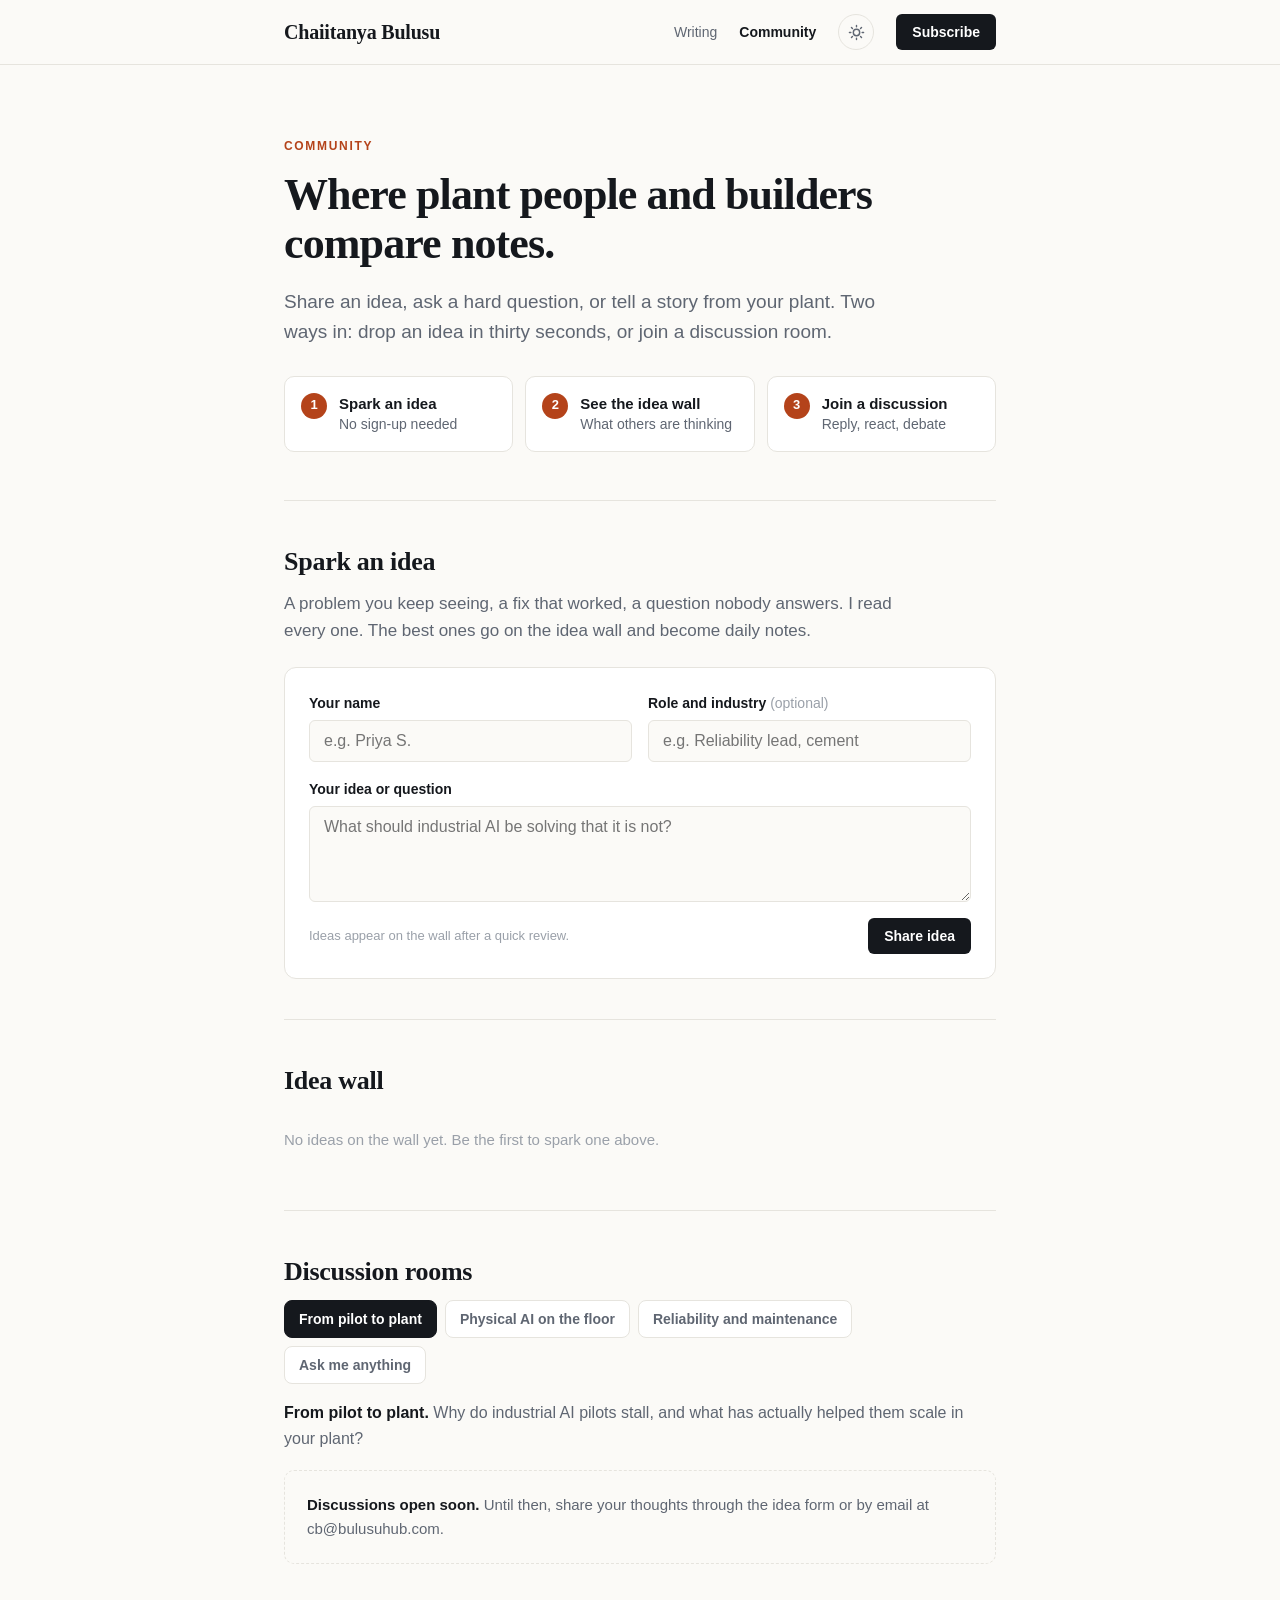
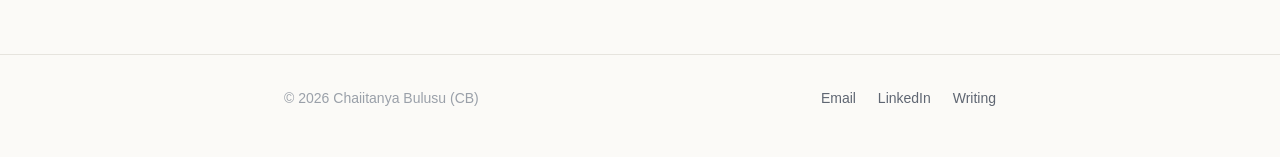
==== community.html @ 7f6e02bd "Add files via upload" ====
<!DOCTYPE html>
<html lang="en">
<head>
<meta charset="UTF-8">
<meta name="viewport" content="width=device-width, initial-scale=1.0">
<title>Community | Chaiitanya Bulusu (CB)</title>
<meta name="description" content="A community for plant leaders, engineers and builders to share ideas and discuss industrial AI and physical AI with Chaiitanya (Chaitanya) Bulusu, known as CB.">
<link rel="icon" href="data:image/svg+xml,%3Csvg xmlns='http://www.w3.org/2000/svg' viewBox='0 0 64 64'%3E%3Crect width='64' height='64' rx='12' fill='%2315181d'/%3E%3Ctext x='32' y='42' font-family='Georgia,serif' font-size='28' font-weight='700' fill='%23fbfaf7' text-anchor='middle'%3ECB%3C/text%3E%3C/svg%3E">
<script>
(function(){var t=null;try{t=localStorage.getItem("cb_theme");}catch(e){}
if(t!=="light"&&t!=="dark"){t=(window.matchMedia&&matchMedia("(prefers-color-scheme: dark)").matches)?"dark":"light";}
document.documentElement.setAttribute("data-theme",t);})();
</script>
<link rel="stylesheet" href="assets/style.css">
</head>
<body>

<header class="site-header">
  <div class="wrap">
    <a class="brand" href="index.html" aria-label="Chaiitanya Bulusu, home"><span class="full">Chaiitanya Bulusu</span><span class="short">CB</span></a>
    <nav class="nav">
      <a href="index.html#daily" class="hide-sm">Writing</a>
      <a href="community.html" aria-current="page">Community</a>
      <button class="theme-toggle" type="button" id="theme-toggle" aria-label="Switch between light and dark mode" title="Light / dark">
        <svg class="sun" viewBox="0 0 24 24" fill="none" stroke="currentColor" stroke-width="2" stroke-linecap="round"><circle cx="12" cy="12" r="4.5"/><path d="M12 2v2M12 20v2M4.9 4.9l1.4 1.4M17.7 17.7l1.4 1.4M2 12h2M20 12h2M4.9 19.1l1.4-1.4M17.7 6.3l1.4-1.4"/></svg>
        <svg class="moon" viewBox="0 0 24 24" fill="none" stroke="currentColor" stroke-width="2" stroke-linecap="round" stroke-linejoin="round"><path d="M21 12.8A9 9 0 1 1 11.2 3a7 7 0 0 0 9.8 9.8z"/></svg>
      </button>
      <a class="btn" href="#" data-open-subscribe>Subscribe</a>
    </nav>
  </div>
</header>

<main class="wrap">

  <section class="intro intro-plain">
    <div class="intro-text">
      <div class="eyebrow">Community</div>
      <h1>Where plant people and builders compare notes.</h1>
      <p>Share an idea, ask a hard question, or tell a story from your plant. Two ways in: drop an idea in thirty seconds, or join a discussion room.</p>
      <div class="steps">
        <a class="step" href="#spark"><span class="step-n">1</span><span><strong>Spark an idea</strong><br>No sign-up needed</span></a>
        <a class="step" href="#wall"><span class="step-n">2</span><span><strong>See the idea wall</strong><br>What others are thinking</span></a>
        <a class="step" href="#rooms"><span class="step-n">3</span><span><strong>Join a discussion</strong><br>Reply, react, debate</span></a>
      </div>
    </div>
  </section>

  <!-- 1. Spark an idea -->
  <section class="block" id="spark">
    <div class="block-head"><h2>Spark an idea</h2></div>
    <p class="lede">A problem you keep seeing, a fix that worked, a question nobody answers. I read every one. The best ones go on the idea wall and become daily notes.</p>
    <form class="idea-form" id="idea-form" novalidate>
      <div class="row">
        <label><span>Your name</span><input type="text" name="name" maxlength="80" placeholder="e.g. Priya S." autocomplete="name"></label>
        <label><span>Role and industry <span class="opt">(optional)</span></span><input type="text" name="role" maxlength="100" placeholder="e.g. Reliability lead, cement"></label>
      </div>
      <label><span>Your idea or question</span><textarea name="idea" rows="4" maxlength="1000" placeholder="What should industrial AI be solving that it is not?" required></textarea></label>
      <input type="text" name="company" class="hp" tabindex="-1" autocomplete="off" aria-hidden="true">
      <div class="row-end">
        <span class="sub-note" id="idea-note">Ideas appear on the wall after a quick review.</span>
        <button class="btn" type="submit">Share idea</button>
      </div>
    </form>
  </section>

  <!-- 2. Idea wall -->
  <section class="block" id="wall">
    <div class="block-head"><h2>Idea wall</h2></div>
    <div class="idea-wall" id="idea-wall"><p class="empty">Loading ideas...</p></div>
  </section>

  <!-- 3. Discussion rooms -->
  <section class="block" id="rooms">
    <div class="block-head"><h2>Discussion rooms</h2></div>
    <div class="rooms" id="room-tabs" role="tablist"></div>
    <div class="room-prompt" id="room-prompt"></div>
    <div class="discussion" id="discussion"></div>
  </section>

</main>

<footer class="site-footer">
  <div class="wrap">
    <span>&copy; <span id="year"></span> Chaiitanya Bulusu (CB)</span>
    <span>
      <a href="mailto:cb@bulusuhub.com">Email</a>
      <a href="https://www.linkedin.com/in/bulusuchaiitanya" target="_blank" rel="noopener">LinkedIn</a>
      <a href="index.html">Writing</a>
    </span>
  </div>
</footer>

<div class="modal" id="subscribe-modal" role="dialog" aria-modal="true" aria-labelledby="sub-title">
  <div class="modal-card">
    <button class="close" type="button" aria-label="Close">&times;</button>
    <div class="eyebrow">Daily notes</div>
    <h2 id="sub-title">Get one sharp note on industrial AI, every day.</h2>
    <p>What works on the plant floor, what stalls, and why. No vendor pitches.</p>
    <form class="sub-form" data-source="popup" novalidate>
      <input type="email" name="email" placeholder="Your email address" aria-label="Email address" autocomplete="email" required>
      <input type="text" name="company" class="hp" tabindex="-1" autocomplete="off" aria-hidden="true">
      <button class="btn" type="submit">Subscribe</button>
    </form>
    <div class="sub-note">Free. Unsubscribe anytime.</div>
  </div>
</div>

<script src="data/content.js"></script>
<script src="assets/site.js"></script>
</body>
</html>
---- assets/style.css ----
:root {
  --ink: #15181d;
  --muted: #5f6672;
  --faint: #9aa0a9;
  --line: #e6e4de;
  --bg: #fbfaf7;
  --card: #ffffff;
  --accent: #b4431a;
  --on-ink: #ffffff;
  --ok: #2f6b3a;
  --overlay: rgba(21, 24, 29, 0.45);
  --shadow: 0 20px 60px rgba(0,0,0,.18);
  color-scheme: light;
  --serif: "Iowan Old Style", "Palatino Linotype", Palatino, Georgia, serif;
  --sans: -apple-system, BlinkMacSystemFont, "Segoe UI", Inter, Roboto, Helvetica, Arial, sans-serif;
}
:root[data-theme="dark"] {
  --ink: #ecebe7;
  --muted: #a7adb6;
  --faint: #727983;
  --line: #2b2f36;
  --bg: #121417;
  --card: #1a1d22;
  --accent: #e2794a;
  --on-ink: #121417;
  --ok: #7cc48a;
  --overlay: rgba(0, 0, 0, 0.6);
  --shadow: 0 20px 60px rgba(0,0,0,.5);
  color-scheme: dark;
}
body { transition: background-color .2s ease, color .2s ease; }

/* Theme toggle */
.theme-toggle { background: transparent; border: 1px solid var(--line); color: var(--muted); width: 36px; height: 36px;
                border-radius: 50%; display: inline-flex; align-items: center; justify-content: center; cursor: pointer; padding: 0; }
.theme-toggle:hover { color: var(--ink); border-color: var(--ink); }
.theme-toggle svg { width: 17px; height: 17px; }
.theme-toggle .moon { display: none; }
:root[data-theme="dark"] .theme-toggle .sun { display: none; }
:root[data-theme="dark"] .theme-toggle .moon { display: block; }

* { box-sizing: border-box; margin: 0; padding: 0; }
html { -webkit-text-size-adjust: 100%; }
body { background: var(--bg); color: var(--ink); font-family: var(--sans); font-size: 17px; line-height: 1.6; }
a { color: inherit; }
.wrap { max-width: 760px; margin: 0 auto; padding: 0 24px; }

/* Header */
.site-header { border-bottom: 1px solid var(--line); background: var(--bg); position: sticky; top: 0; z-index: 10; }
.site-header .wrap { display: flex; align-items: center; justify-content: space-between; height: 64px; }
.brand { font-family: var(--serif); font-size: 20px; font-weight: 600; text-decoration: none; letter-spacing: -0.01em; }
.nav { display: flex; align-items: center; gap: 22px; font-size: 14px; }
.nav a { text-decoration: none; color: var(--muted); }
.nav a:hover { color: var(--ink); }
.nav a.btn, .nav a.btn:hover { color: var(--on-ink); }
.btn { display: inline-block; font: 600 14px/1 var(--sans); background: var(--ink); color: var(--on-ink); border: 0;
       border-radius: 6px; padding: 11px 16px; cursor: pointer; text-decoration: none; }
.btn:hover { background: var(--accent); }
.btn-ghost { background: transparent; color: var(--ink); border: 1px solid var(--line); }
.btn-ghost:hover { background: var(--card); color: var(--ink); border-color: var(--ink); }

/* Intro */
.intro { padding: 72px 0 48px; display: flex; flex-direction: row-reverse; gap: 40px; align-items: flex-start; }
.intro-text { flex: 1; min-width: 0; }
.portrait { width: 160px; height: 160px; border-radius: 50%; object-fit: cover; flex-shrink: 0; margin-top: 8px;
            border: 1px solid var(--line); }
.byline { display: flex; align-items: center; gap: 10px; margin: -10px 0 30px; font-size: 14px; color: var(--muted); }
.byline img { width: 36px; height: 36px; border-radius: 50%; object-fit: cover; }
.byline strong { color: var(--ink); font-weight: 600; }
.eyebrow { font-size: 12px; font-weight: 600; letter-spacing: 0.14em; text-transform: uppercase; color: var(--accent); }
.intro h1 { font-family: var(--serif); font-size: 44px; line-height: 1.12; font-weight: 600; letter-spacing: -0.02em; margin: 14px 0 18px; }
.intro p { font-size: 19px; color: var(--muted); max-width: 600px; }

/* Inline subscribe */
.sub-inline { margin-top: 28px; }
.sub-form { display: flex; gap: 8px; max-width: 460px; }
.sub-form input[type=email] { flex: 1; font: 16px var(--sans); padding: 11px 14px; border: 1px solid var(--line);
       border-radius: 6px; background: var(--card); color: var(--ink); min-width: 0; }
.sub-form input[type=email]:focus { outline: 2px solid var(--ink); outline-offset: -1px; border-color: transparent; }
.hp { position: absolute; left: -9999px; width: 1px; height: 1px; overflow: hidden; }
.sub-note { font-size: 13px; color: var(--faint); margin-top: 10px; min-height: 20px; }
.sub-note.ok { color: var(--ok); }
.sub-note.err { color: var(--accent); }

/* Sections */
section.block { padding: 40px 0; border-top: 1px solid var(--line); }
.block-head { display: flex; align-items: baseline; justify-content: space-between; margin-bottom: 8px; gap: 16px; }
.block-head h2 { font-family: var(--serif); font-size: 26px; font-weight: 600; letter-spacing: -0.01em; }
.filters { display: flex; gap: 6px; flex-wrap: wrap; }
.chip { font: 13px var(--sans); color: var(--muted); background: transparent; border: 1px solid var(--line);
        border-radius: 999px; padding: 5px 12px; cursor: pointer; }
.chip[aria-pressed=true] { background: var(--ink); color: var(--on-ink); border-color: var(--ink); }

/* Lists */
.list { list-style: none; }
.item { padding: 22px 0; border-bottom: 1px solid var(--line); }
.item:last-child { border-bottom: 0; }
.meta { font-size: 13px; color: var(--faint); display: flex; gap: 10px; flex-wrap: wrap; align-items: center; }
.meta .track { color: var(--accent); font-weight: 600; }
.item h3 { font-family: var(--serif); font-size: 21px; line-height: 1.3; font-weight: 600; margin: 6px 0; }
.item h3 a { text-decoration: none; }
.item h3 a:hover { text-decoration: underline; text-decoration-thickness: 1px; text-underline-offset: 3px; }
.item p { color: var(--muted); font-size: 16px; }
.badge { font-size: 11px; font-weight: 600; letter-spacing: 0.06em; text-transform: uppercase; color: var(--muted);
         border: 1px solid var(--line); border-radius: 4px; padding: 1px 6px; }
.arrow { color: var(--faint); }
.more { margin-top: 18px; }
.empty { color: var(--faint); padding: 18px 0; font-size: 15px; }

/* Post page */
.post { padding: 64px 0 40px; }
.post h1 { font-family: var(--serif); font-size: 38px; line-height: 1.15; font-weight: 600; letter-spacing: -0.02em; margin: 12px 0 28px; }
.post .body { font-family: var(--serif); font-size: 20px; line-height: 1.7; }
.post .body p { margin-bottom: 1.2em; }
.post .body h2 { font-family: var(--sans); font-size: 15px; font-weight: 700; letter-spacing: 0.08em; text-transform: uppercase; margin: 2em 0 0.8em; }
.post-end { margin-top: 40px; padding: 28px; background: var(--card); border: 1px solid var(--line); border-radius: 10px; }
.post-end h3 { font-family: var(--serif); font-size: 22px; margin-bottom: 6px; }
.post-end p { color: var(--muted); margin-bottom: 16px; }
.post-nav { display: flex; justify-content: space-between; gap: 16px; padding: 24px 0; font-size: 15px; }
.post-nav a { text-decoration: none; color: var(--muted); max-width: 48%; }
.post-nav a:hover { color: var(--ink); }

/* Footer */
.site-footer { border-top: 1px solid var(--line); padding: 32px 0 48px; margin-top: 24px; font-size: 14px; color: var(--faint); }
.site-footer .wrap { display: flex; justify-content: space-between; gap: 16px; flex-wrap: wrap; }
.site-footer a { color: var(--muted); text-decoration: none; margin-left: 18px; }
.site-footer a:first-child { margin-left: 0; }
.site-footer a:hover { color: var(--ink); }

/* Popup */
.modal { position: fixed; inset: 0; background: var(--overlay); display: none; align-items: center;
         justify-content: center; padding: 20px; z-index: 50; }
.modal.open { display: flex; animation: fade .2s ease-out; }
.modal-card { background: var(--card); border-radius: 12px; max-width: 440px; width: 100%; padding: 36px 32px 28px;
              position: relative; box-shadow: var(--shadow); }
.modal-card h2 { font-family: var(--serif); font-size: 26px; line-height: 1.2; font-weight: 600; margin: 10px 0 10px; }
.modal-card p { color: var(--muted); margin-bottom: 20px; font-size: 16px; }
.modal-card .sub-form { flex-direction: column; max-width: none; }
.modal-card .btn { padding: 13px 16px; }
.close { position: absolute; top: 12px; right: 14px; background: none; border: 0; font-size: 26px; line-height: 1;
         color: var(--faint); cursor: pointer; padding: 4px 8px; }
.close:hover { color: var(--ink); }
@keyframes fade { from { opacity: 0; } to { opacity: 1; } }

@media (max-width: 600px) {
  body { font-size: 16px; }
  .intro { padding: 40px 0 36px; flex-direction: column; gap: 20px; }
  .portrait { width: 96px; height: 96px; margin-top: 0; }
  .intro h1 { font-size: 34px; }
  .post h1 { font-size: 30px; }
  .post .body { font-size: 18px; }
  .sub-form { flex-direction: column; }
  .nav a.hide-sm, .nav a[href$="#daily"] { display: none; }
  .nav { gap: 12px; }
  .brand { font-size: 18px; white-space: nowrap; }
  .nav .btn { padding: 10px 13px; }
  .block-head { flex-direction: column; align-items: flex-start; gap: 10px; }
}

/* Also-known-as line */
.aka { margin-top: 14px; font-size: 14px; color: var(--faint); }
.aka strong { color: var(--muted); font-weight: 600; }

/* Nav current page */
.nav a[aria-current="page"] { color: var(--ink); font-weight: 600; }

/* Community */
.intro-plain { display: block; }
.lede { color: var(--muted); max-width: 620px; margin: 4px 0 22px; }
.steps { display: grid; grid-template-columns: repeat(3, 1fr); gap: 12px; margin-top: 28px; }
.step { display: flex; gap: 12px; align-items: flex-start; text-decoration: none; padding: 16px; border: 1px solid var(--line);
        border-radius: 10px; background: var(--card); font-size: 14px; color: var(--muted); line-height: 1.45; }
.step strong { color: var(--ink); font-size: 15px; }
.step:hover { border-color: var(--ink); }
.step-n { flex-shrink: 0; width: 26px; height: 26px; border-radius: 50%; background: var(--accent); color: #fff;
          display: inline-flex; align-items: center; justify-content: center; font-weight: 700; font-size: 13px; }

.idea-form { background: var(--card); border: 1px solid var(--line); border-radius: 12px; padding: 24px; display: grid; gap: 16px; }
.idea-form .row { display: grid; grid-template-columns: 1fr 1fr; gap: 16px; }
.idea-form label { display: grid; gap: 6px; font-size: 14px; font-weight: 600; color: var(--ink); }
.idea-form .opt { font-weight: 400; color: var(--faint); }
.idea-form input, .idea-form textarea { font: 16px var(--sans); padding: 11px 14px; border: 1px solid var(--line); border-radius: 6px;
        background: var(--bg); color: var(--ink); width: 100%; resize: vertical; }
.idea-form input:focus, .idea-form textarea:focus { outline: 2px solid var(--ink); outline-offset: -1px; border-color: transparent; }
.row-end { display: flex; justify-content: space-between; align-items: center; gap: 16px; }
.row-end .sub-note { margin: 0; }

.idea-wall { display: grid; grid-template-columns: repeat(auto-fill, minmax(280px, 1fr)); gap: 16px; align-items: start; }
.idea-wall .empty { grid-column: 1 / -1; }
.idea { margin: 0; padding: 20px; background: var(--card); border: 1px solid var(--line);
        border-left: 3px solid var(--accent); border-radius: 8px; }
.idea blockquote { font-family: var(--serif); font-size: 18px; line-height: 1.5; }
.idea figcaption { margin-top: 10px; font-size: 13px; color: var(--muted); font-weight: 600; }
.idea figcaption span { color: var(--faint); font-weight: 400; margin-left: 6px; }

.rooms { display: flex; gap: 8px; flex-wrap: wrap; margin: 6px 0 16px; }
.room { font: 600 14px var(--sans); color: var(--muted); background: var(--card); border: 1px solid var(--line);
        border-radius: 8px; padding: 10px 14px; cursor: pointer; }
.room:hover { color: var(--ink); border-color: var(--ink); }
.room[aria-selected="true"] { background: var(--ink); color: var(--on-ink); border-color: var(--ink); }
.room-prompt { color: var(--muted); margin-bottom: 18px; font-size: 16px; }
.room-prompt strong { color: var(--ink); }
.discussion { min-height: 120px; }
.placeholder { padding: 22px; border: 1px dashed var(--line); border-radius: 10px; color: var(--muted); font-size: 15px; }
.placeholder strong { color: var(--ink); }

/* Home: community teaser */
.teaser { display: flex; justify-content: space-between; align-items: center; gap: 24px; padding: 28px; background: var(--card);
          border: 1px solid var(--line); border-radius: 12px; }
.teaser h3 { font-family: var(--serif); font-size: 22px; margin-bottom: 4px; }
.teaser p { color: var(--muted); }
.teaser .btn { white-space: nowrap; }

/* Post: discussion block */
.post-discuss { margin-top: 40px; }
.post-discuss h3 { font-family: var(--serif); font-size: 22px; margin-bottom: 14px; }

@media (max-width: 600px) {
  .steps { grid-template-columns: 1fr; }
  .idea-form .row { grid-template-columns: 1fr; }
  .row-end { flex-direction: column; align-items: stretch; }
  .teaser { flex-direction: column; align-items: flex-start; }
}

.brand .short { display: none; }
@media (max-width: 600px) {
  .brand .full { display: none; }
  .brand .short { display: inline; }
}
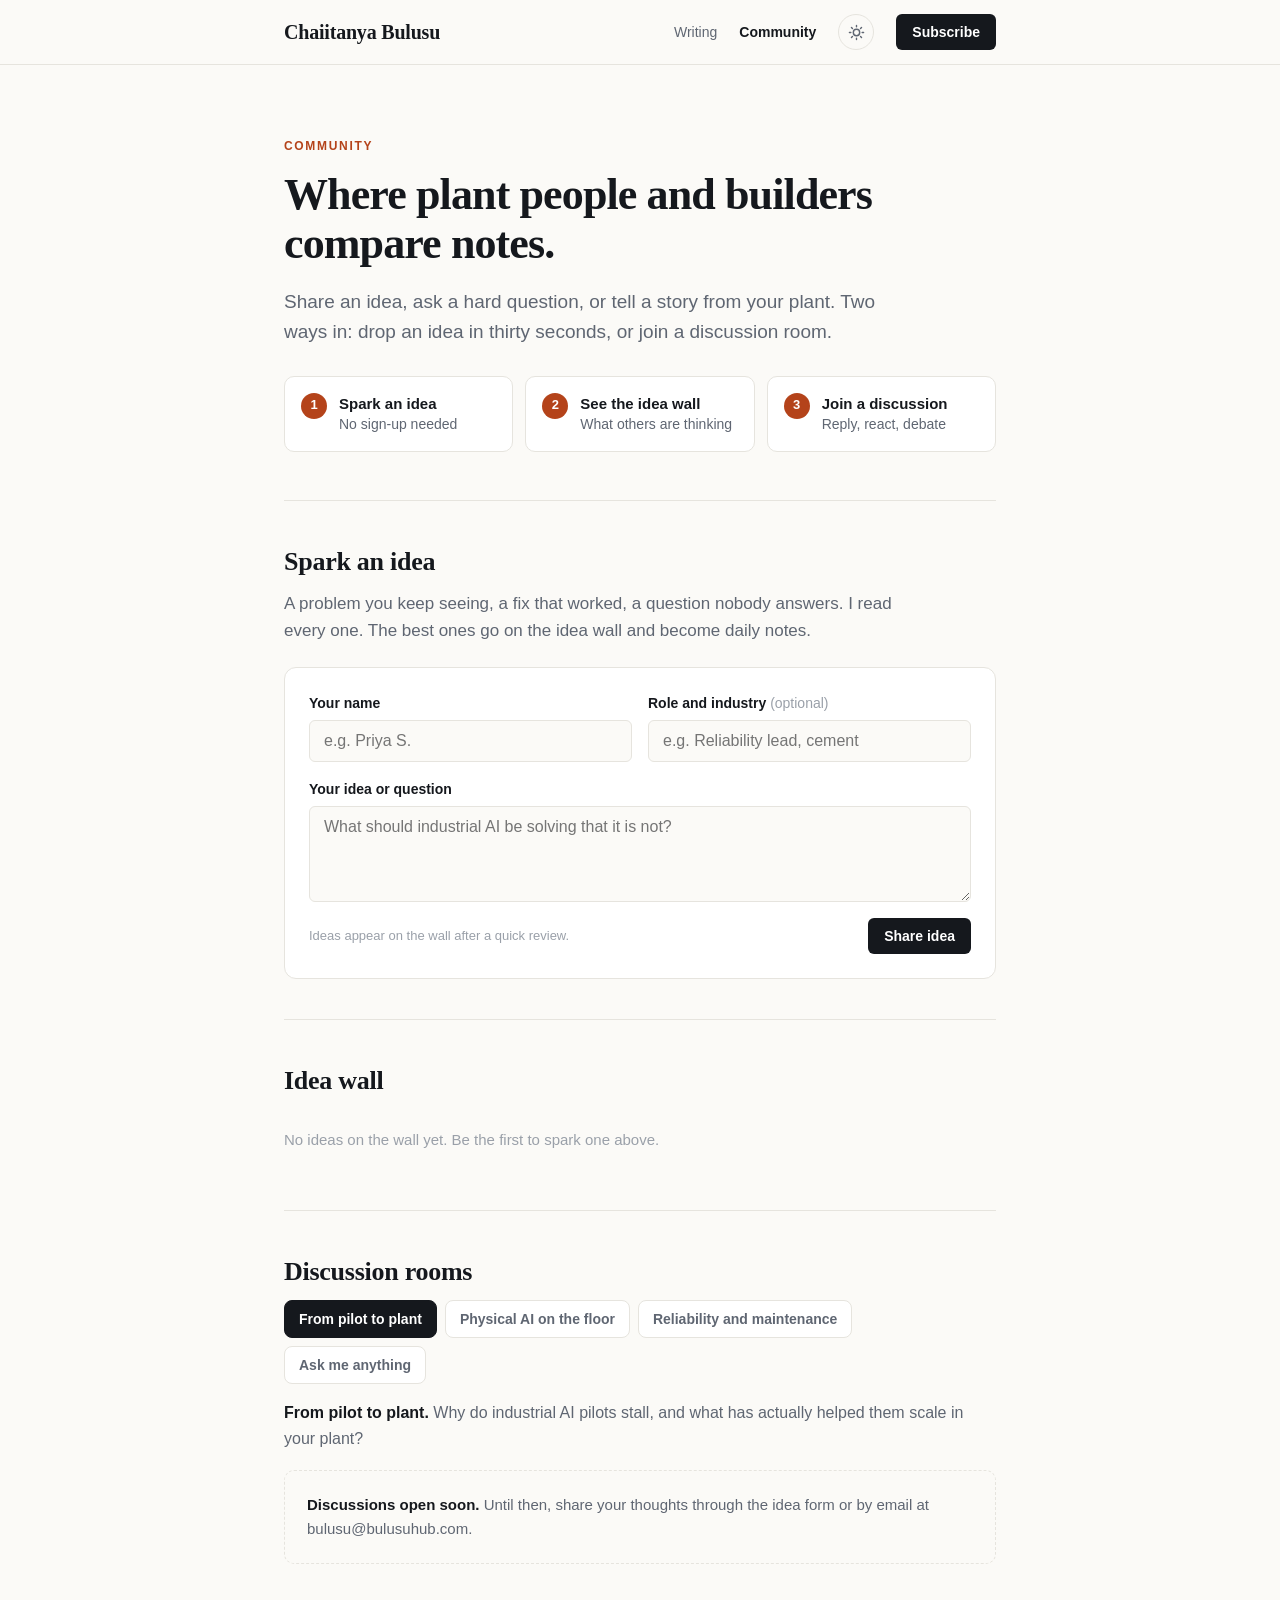
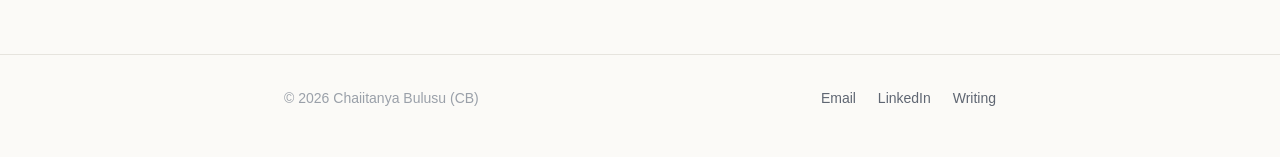
==== commit acd62071: "Add files via upload" ====
--- a/community.html
+++ b/community.html
@@ -83,7 +83,7 @@
   <div class="wrap">
     <span>&copy; <span id="year"></span> Chaiitanya Bulusu (CB)</span>
     <span>
-      <a href="mailto:cb@bulusuhub.com">Email</a>
+      <a href="mailto:bulusu@bulusuhub.com">Email</a>
       <a href="https://www.linkedin.com/in/bulusuchaiitanya" target="_blank" rel="noopener">LinkedIn</a>
       <a href="index.html">Writing</a>
     </span>
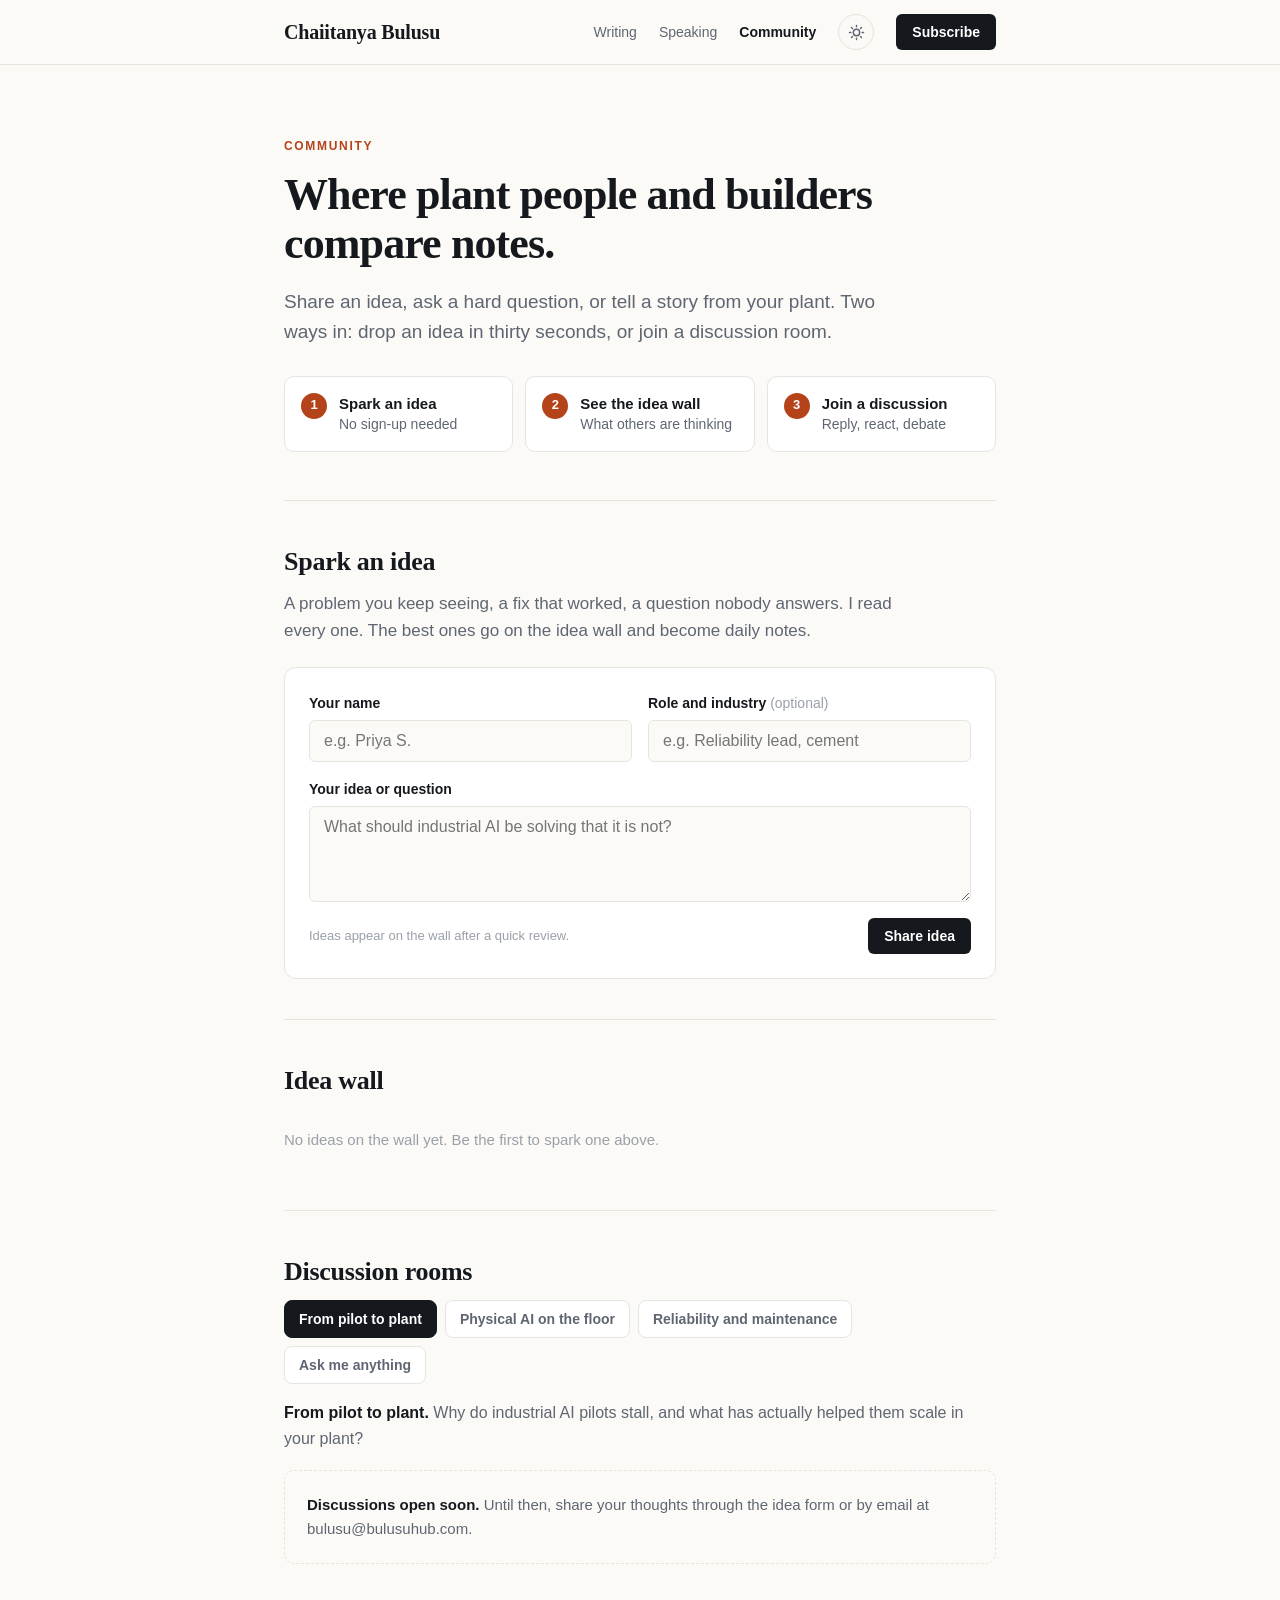
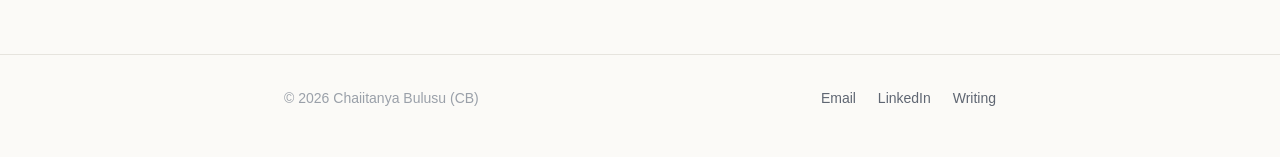
==== commit 2bdc398f: "Add files via upload" ====
--- a/community.html
+++ b/community.html
@@ -19,7 +19,8 @@
   <div class="wrap">
     <a class="brand" href="index.html" aria-label="Chaiitanya Bulusu, home"><span class="full">Chaiitanya Bulusu</span><span class="short">CB</span></a>
     <nav class="nav">
-      <a href="index.html#daily" class="hide-sm">Writing</a>
+      <a href="writing.html" class="hide-sm">Writing</a>
+      <a href="index.html#speaking" class="hide-sm">Speaking</a>
       <a href="community.html" aria-current="page">Community</a>
       <button class="theme-toggle" type="button" id="theme-toggle" aria-label="Switch between light and dark mode" title="Light / dark">
         <svg class="sun" viewBox="0 0 24 24" fill="none" stroke="currentColor" stroke-width="2" stroke-linecap="round"><circle cx="12" cy="12" r="4.5"/><path d="M12 2v2M12 20v2M4.9 4.9l1.4 1.4M17.7 17.7l1.4 1.4M2 12h2M20 12h2M4.9 19.1l1.4-1.4M17.7 6.3l1.4-1.4"/></svg>
@@ -85,7 +86,7 @@
     <span>
       <a href="mailto:bulusu@bulusuhub.com">Email</a>
       <a href="https://www.linkedin.com/in/bulusuchaiitanya" target="_blank" rel="noopener">LinkedIn</a>
-      <a href="index.html">Writing</a>
+      <a href="writing.html">Writing</a>
     </span>
   </div>
 </footer>
--- a/assets/style.css
+++ b/assets/style.css
@@ -227,3 +227,98 @@
   .brand .full { display: none; }
   .brand .short { display: inline; }
 }
+
+/* ===== Home (personal brand) ===== */
+.wrap.wide { max-width: 1080px; }
+.hero { display: grid; grid-template-columns: 1.35fr 1fr; gap: 56px; align-items: center; padding: 72px 24px 48px; }
+.hero h1 { font-family: var(--serif); font-size: 52px; line-height: 1.08; font-weight: 600; letter-spacing: -0.025em; margin: 14px 0 20px; }
+.hero-sub { font-size: 19px; color: var(--muted); max-width: 560px; }
+.hero-photo { width: 100%; max-width: 420px; aspect-ratio: 1; object-fit: cover; border-radius: 18px; justify-self: end;
+              border: 1px solid var(--line); }
+.cta-row { display: flex; gap: 10px; flex-wrap: wrap; margin-top: 28px; }
+.btn-lg { padding: 14px 20px; font-size: 15px; }
+
+.stats { display: grid; grid-template-columns: repeat(4, 1fr); border-top: 1px solid var(--line); border-bottom: 1px solid var(--line); }
+.stat { padding: 26px 20px 26px 0; display: grid; gap: 6px; }
+.stat + .stat { padding-left: 24px; border-left: 1px solid var(--line); }
+.stat b { font-family: var(--serif); font-size: 40px; line-height: 1; font-weight: 600; letter-spacing: -0.02em; }
+.stat span { font-size: 14px; color: var(--muted); line-height: 1.4; }
+
+.featured { padding-top: 28px; padding-bottom: 8px; display: flex; align-items: center; gap: 28px; flex-wrap: wrap; }
+.label { font-size: 12px; font-weight: 600; letter-spacing: 0.14em; text-transform: uppercase; color: var(--faint); margin-bottom: 4px; }
+.featured .label { margin: 0; }
+.wordmarks { display: flex; flex-wrap: wrap; gap: 10px 28px; }
+.wordmarks span { font-family: var(--serif); font-size: 18px; font-weight: 600; color: var(--muted); opacity: .85; }
+.wordmarks.small { margin-top: 22px; }
+.wordmarks.small span { font-size: 16px; }
+
+.cards { display: grid; grid-template-columns: repeat(3, 1fr); gap: 16px; margin-top: 8px; }
+.card { background: var(--card); border: 1px solid var(--line); border-radius: 12px; padding: 26px; }
+.card-k { font-size: 12px; font-weight: 700; color: var(--accent); letter-spacing: .1em; }
+.card h3 { font-family: var(--serif); font-size: 23px; margin: 8px 0 8px; }
+.card p { color: var(--muted); font-size: 16px; }
+
+.timeline { list-style: none; }
+.timeline li { display: grid; grid-template-columns: 90px 1fr; gap: 20px; padding: 16px 0; border-bottom: 1px solid var(--line); }
+.timeline li:last-child { border-bottom: 0; }
+.t-when { font-size: 13px; font-weight: 700; color: var(--accent); padding-top: 3px; }
+.timeline div { color: var(--muted); }
+.timeline strong { color: var(--ink); }
+
+.bio p { font-size: 18px; color: var(--muted); max-width: 760px; margin-bottom: 14px; }
+
+.more-link { font-size: 14px; color: var(--muted); text-decoration: none; }
+.more-link:hover { color: var(--ink); }
+.two-col { display: grid; grid-template-columns: 1fr 1fr; gap: 48px; margin-top: 8px; }
+.list.compact .item { padding: 14px 0; }
+.list.compact h3 { font-size: 18px; margin: 4px 0 0; }
+.list.compact p { display: none; }
+
+.band { display: grid; grid-template-columns: 1fr 1fr; gap: 32px; align-items: center; padding: 36px; margin: 40px 0 8px;
+        background: var(--card); border: 1px solid var(--line); border-radius: 14px; }
+.band h3 { font-family: var(--serif); font-size: 26px; line-height: 1.2; margin-bottom: 6px; }
+.band p { color: var(--muted); }
+.band .sub-form { max-width: none; }
+.contact p { font-size: 18px; color: var(--muted); max-width: 640px; }
+.contact .cta-row { margin-top: 20px; }
+
+@media (max-width: 860px) {
+  .hero { grid-template-columns: 1fr; gap: 28px; padding: 40px 24px 32px; }
+  .hero-photo { order: -1; max-width: 200px; justify-self: start; border-radius: 14px; }
+  .hero h1 { font-size: 36px; }
+  .stats { grid-template-columns: 1fr 1fr; }
+  .stat { padding: 20px 12px 20px 0; }
+  .stat + .stat { padding-left: 0; border-left: 0; }
+  .stat:nth-child(even) { padding-left: 16px; border-left: 1px solid var(--line); }
+  .stat:nth-child(n+3) { border-top: 1px solid var(--line); }
+  .stat b { font-size: 32px; }
+  .cards, .two-col, .band { grid-template-columns: 1fr; }
+  .band { padding: 24px; }
+  .timeline li { grid-template-columns: 1fr; gap: 4px; }
+}
+section.block.wrap { padding-left: 24px; padding-right: 24px; }
+
+/* Speaking */
+.section-lede { font-size: 18px; color: var(--muted); max-width: 720px; margin: 4px 0 22px; }
+.formats { display: grid; grid-template-columns: repeat(4, 1fr); gap: 12px; }
+.format { border: 1px solid var(--line); border-radius: 10px; padding: 18px; background: var(--card); display: grid; gap: 6px; }
+.format strong { font-size: 15px; }
+.format span { font-size: 14px; color: var(--muted); line-height: 1.45; }
+.topics-label { margin-top: 34px; margin-bottom: 10px; }
+.topics { display: grid; grid-template-columns: 1fr 1fr; gap: 0 40px; }
+.topic { padding: 16px 0; border-top: 1px solid var(--line); }
+.topic h3 { font-family: var(--serif); font-size: 20px; margin-bottom: 4px; }
+.topic p { color: var(--muted); font-size: 16px; }
+#speaking .cta-row { margin-top: 24px; }
+@media (max-width: 860px) {
+  .formats { grid-template-columns: 1fr 1fr; }
+  .topics { grid-template-columns: 1fr; }
+}
+.gallery { display: grid; grid-template-columns: repeat(auto-fill, minmax(240px, 1fr)); gap: 12px; margin-top: 22px; }
+.gallery[hidden] { display: none; }
+.gallery figure { margin: 0; }
+.gallery img { width: 100%; aspect-ratio: 4 / 3; object-fit: cover; border-radius: 10px; border: 1px solid var(--line); display: block; }
+.gallery figcaption { font-size: 13px; color: var(--muted); margin-top: 6px; }
+.gallery { grid-template-columns: repeat(3, 1fr); }
+@media (max-width: 860px) { .gallery { grid-template-columns: 1fr 1fr; } }
+@media (max-width: 480px) { .gallery { grid-template-columns: 1fr; } }
